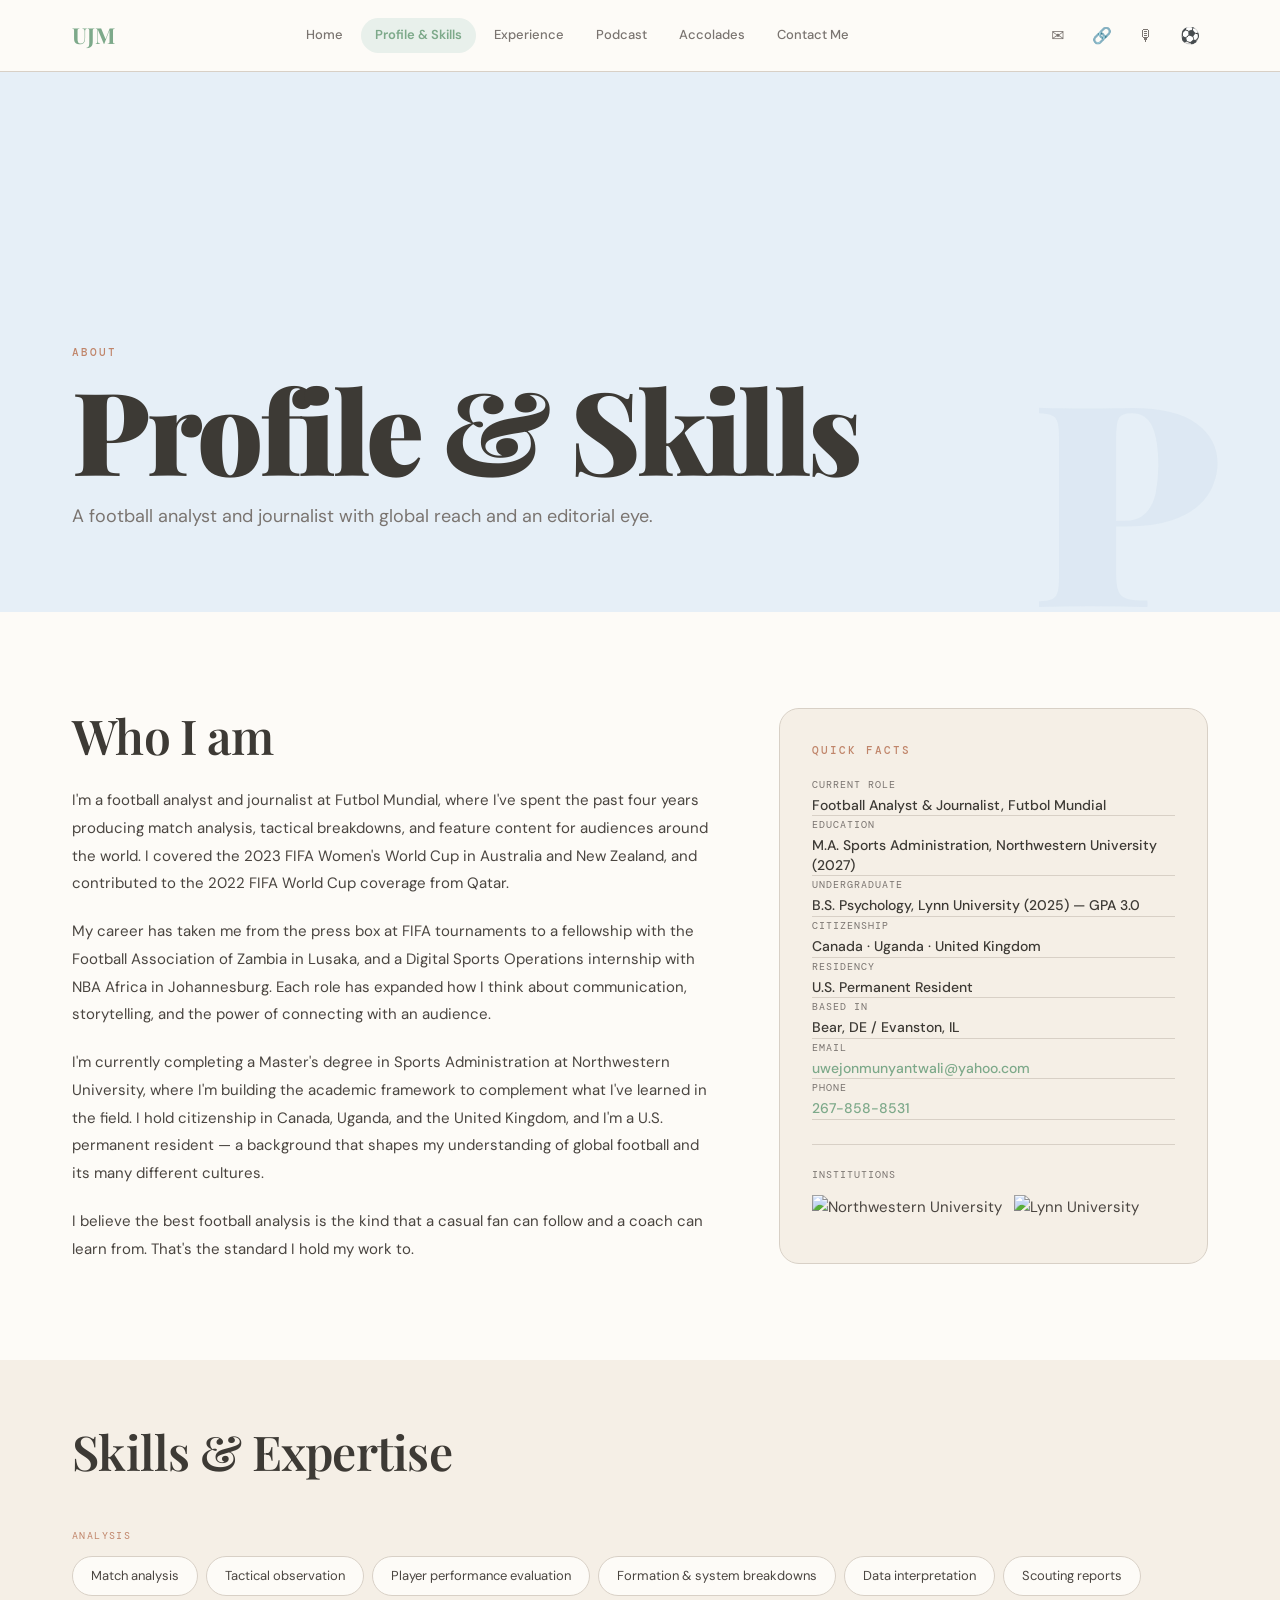
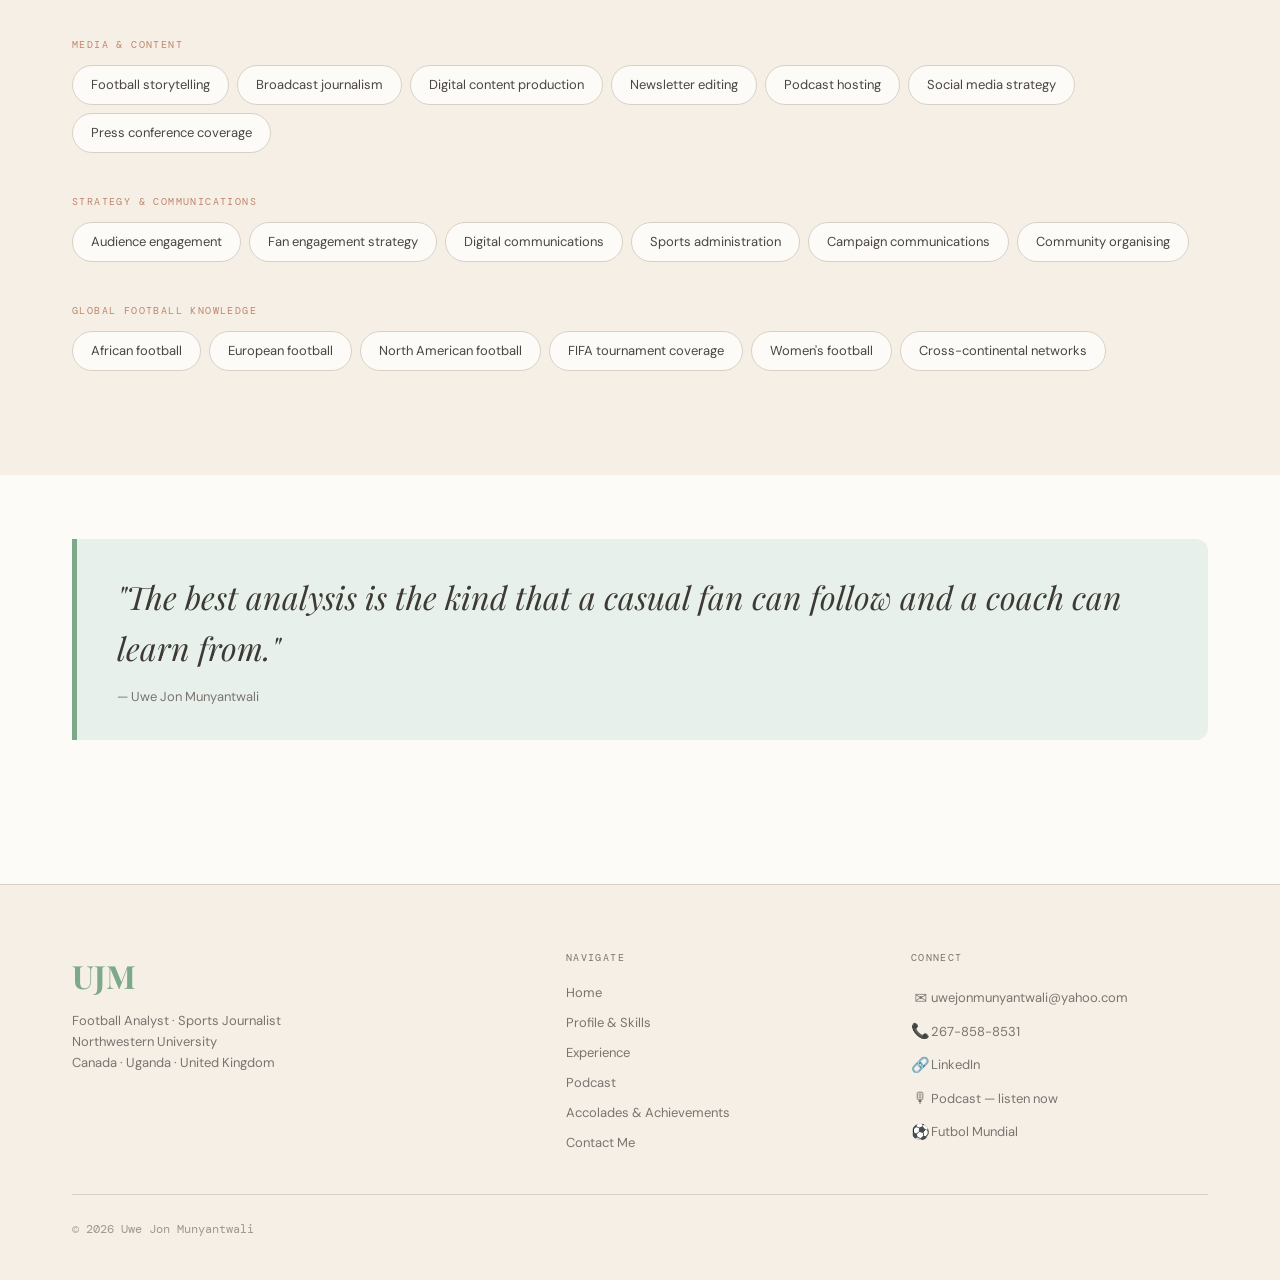
==== pages/profile.html @ c34c1989 "initial commit" ====
<!DOCTYPE html>
<!-- pages/profile.html (Profile & Skills)
Contains:
    • Hero section with page title and lead text
    • Two-column layout: bio text (left) + facts card (right)
    • Skills section with four tagged groups
    • Pull quote block -->
<html lang="en">
<head>
  <meta charset="UTF-8">
  <meta name="viewport" content="width=device-width, initial-scale=1.0">
  <title>Profile &amp; Skills: Uwe Jon Munyantwali</title>
  <meta name="description" content="Football analyst and journalist. Bio, skills, and background.">
  <link rel="icon" href="../images/favicon.svg" type="image/svg+xml">
  <link rel="icon" href="../images/favicon-32.png" type="image/png" sizes="32x32">
  <link rel="icon" href="../images/favicon.ico" type="image/x-icon">
  <link rel="apple-touch-icon" href="../images/apple-touch-icon.png">
  <link rel="preconnect" href="https://fonts.googleapis.com">
  <link rel="preconnect" href="https://fonts.gstatic.com" crossorigin>
  <link rel="stylesheet" href="../css/variables.css">
  <link rel="stylesheet" href="../css/typography.css">
  <link rel="stylesheet" href="../css/layout.css">
  <link rel="stylesheet" href="../css/components.css">
  <link rel="stylesheet" href="../css/animations.css">
  <style>
    /* Page hero background: dusty blue */
    .page-hero { background: var(--clr-sky-bg); }

    /* Large decorative letter behind the hero heading (reference site inspiration) */
    .hero-bg-letter {
      position: absolute;
      right: var(--gutter);
      bottom: -20px;
      font-family: var(--font-display);
      font-size: clamp(200px, 22vw, 320px);
      font-weight: 900;
      color: rgba(112, 151, 184, .08);
      line-height: 1;
      pointer-events: none;
      user-select: none;
      letter-spacing: -.05em;
    }
  </style>
</head>
<body>

  <!-- NAVIGATION (identical on every page) -->
  <header>
    <nav class="site-nav" aria-label="Main navigation">
      <a href="../index.html" class="nav-logo">UJM</a>
      <div class="nav-links">
        <a href="../index.html">Home</a>
        <a href="profile.html" class="active">Profile &amp; Skills</a>
        <a href="experience.html">Experience</a>
        <a href="podcast.html">Podcast</a>
        <a href="accolades.html">Accolades</a>
        <a href="contact.html">Contact Me</a>
      </div>
      <div class="nav-icons">
        <a href="mailto:uwejonmunyantwali@yahoo.com" class="nav-icon-btn" title="Email">✉</a>
        <a href="https://linkedin.com/in/uwejonmunyantwali" target="_blank" rel="noopener" class="nav-icon-btn" title="LinkedIn">🔗</a>
        <a href="https://open.spotify.com/show/5cVgMxQyh8gZMBLxaZQHXZ" class="nav-icon-btn" title="Podcast">🎙</a>
        <a href="https://futbolmundial.com" target="_blank" rel="noopener" class="nav-icon-btn" title="Futbol Mundial">⚽</a>
      </div>
      <button class="nav-hamburger" aria-label="Open navigation menu" aria-expanded="false" aria-controls="mobileMenu">
        <span></span><span></span><span></span>
      </button>
    </nav>
    <div class="mobile-menu" id="mobileMenu">
      <a href="../index.html">Home</a>
      <a href="profile.html">Profile &amp; Skills</a>
      <a href="experience.html">Experience</a>
      <a href="podcast.html">Podcast</a>
      <a href="accolades.html">Accolades</a>
      <a href="contact.html">Contact Me</a>
    </div>
  </header>

  <main class="page-wrapper">

    <!-- PAGE HERO -->
    <section class="page-hero" aria-label="Page header">
      <!-- Decorative letter -->
      <span class="hero-bg-letter" aria-hidden="true">P</span>

      <span class="eyebrow anim-fade-up stagger-1">About</span>
      <h1 class="text-display anim-fade-up stagger-2">Profile &amp; Skills</h1>
      <p class="text-lead anim-fade-up stagger-3" style="margin-top: var(--sp-16);">
        A football analyst and journalist with global reach and an editorial eye.
      </p>
    </section>


    <!-- BIO + FACTS CARD (two-column layout) -->
    <section class="section" aria-label="Biography">
      <div class="container">
        <div class="grid-2 grid-2--weighted">

          <!-- Left column: bio text (would be preferable for Uwe to do his bio text)-->
          <div class="reveal">
            <h2 class="h2" style="margin-bottom: var(--sp-24);">Who I am</h2>

            <p class="text-body" style="margin-bottom: var(--sp-20);">
              I'm a football analyst and journalist at Futbol Mundial, where I've spent the past
              four years producing match analysis, tactical breakdowns, and feature content for
              audiences around the world. I covered the 2023 FIFA Women's World Cup in Australia
              and New Zealand, and contributed to the 2022 FIFA World Cup coverage from Qatar.
            </p>

            <p class="text-body" style="margin-bottom: var(--sp-20);">
              My career has taken me from the press box at FIFA tournaments to a fellowship with
              the Football Association of Zambia in Lusaka,  and a Digital Sports Operations internship
              with NBA Africa in Johannesburg. Each role has
              expanded how I think about communication, storytelling, and the power of connecting
              with an audience.
            </p>

            <p class="text-body" style="margin-bottom: var(--sp-20);">
              I'm currently completing a Master's degree in Sports Administration at Northwestern
              University, where I'm building the academic framework to complement what I've learned
              in the field. I hold citizenship in Canada, Uganda, and the United Kingdom, and I'm
              a U.S. permanent resident — a background that shapes my understanding of global football
              and its many different cultures.
            </p>

            <p class="text-body">
              I believe the best football analysis is the kind that a casual fan can follow and
              a coach can learn from. That's the standard I hold my work to.
            </p>
          </div>

          <!-- Right column: sticky facts card -->
          <div class="reveal delay-2">
            <div class="profile-facts">
              <span class="eyebrow" style="margin-bottom: var(--sp-16);">Quick facts</span>

              <div class="fact-row">
                <span class="fact-label">Current role</span>
                <span class="fact-value">Football Analyst &amp; Journalist, Futbol Mundial</span>
              </div>
              <div class="fact-row">
                <span class="fact-label">Education</span>
                <span class="fact-value">M.A. Sports Administration, Northwestern University (2027)</span>
              </div>
              <div class="fact-row">
                <span class="fact-label">Undergraduate</span>
                <span class="fact-value">B.S. Psychology, Lynn University (2025) — GPA 3.0</span>
              </div>
              <div class="fact-row">
                <span class="fact-label">Citizenship</span>
                <span class="fact-value">Canada · Uganda · United Kingdom</span>
              </div>
              <div class="fact-row">
                <span class="fact-label">Residency</span>
                <span class="fact-value">U.S. Permanent Resident</span>
              </div>
              <div class="fact-row">
                <span class="fact-label">Based in</span>
                <span class="fact-value">Bear, DE / Evanston, IL</span>
              </div>
              <div class="fact-row">
                <span class="fact-label">Email</span>
                <span class="fact-value">
                  <a href="mailto:uwejonmunyantwali@yahoo.com" style="color:var(--clr-sage);">
                    uwejonmunyantwali@yahoo.com
                  </a>
                </span>
              </div>
              <div class="fact-row">
                <span class="fact-label">Phone</span>
                <span class="fact-value"><a href="tel:+12678588531" style="color:var(--clr-sage);">267-858-8531</a></span>
              </div>

              <!-- School logos row -->
              <div style="margin-top: var(--sp-24); padding-top: var(--sp-16); border-top: 1px solid var(--clr-line);">
                <span class="fact-label" style="margin-bottom: var(--sp-12);">Institutions</span>
                <div class="flex gap-12 flex-wrap" style="margin-top: var(--sp-8);">
                <!-- University logos sourced from each institution's official media. -->
                  <img src="https://upload.wikimedia.org/wikipedia/commons/thumb/1/1f/Northwestern_Wildcats_Logo.svg/200px-Northwestern_Wildcats_Logo.svg.png"
                       alt="Northwestern University"
                       title="Northwestern University"
                       style="height:36px; width:auto; object-fit:contain;"
                       loading="lazy">
                  <img src="https://upload.wikimedia.org/wikipedia/en/thumb/8/8c/Lynn_University_seal.svg/200px-Lynn_University_seal.svg.png"
                       alt="Lynn University"
                       title="Lynn University"
                       style="height:36px; width:auto; object-fit:contain;"
                       loading="lazy">
                  </div>
              </div>

            </div><!-- profile-facts -->
          </div>

        </div><!-- grid-2 -->
      </div>
    </section>


    <!-- SKILLS SECTION
         Tag pills grouped by category. Hover interaction defined in components.css. -->
    <section class="section-sm" style="background: var(--clr-sand-bg);" aria-label="Skills">
      <div class="container">

        <h2 class="h2 reveal" style="margin-bottom: var(--sp-48);">Skills &amp; Expertise</h2>

        <!-- Analysis skills -->
        <div class="skills-group reveal">
          <span class="skills-group-label">Analysis</span>
          <div class="skills-tags">
            <span class="skill-tag">Match analysis</span>
            <span class="skill-tag">Tactical observation</span>
            <span class="skill-tag">Player performance evaluation</span>
            <span class="skill-tag">Formation &amp; system breakdowns</span>
            <span class="skill-tag">Data interpretation</span>
            <span class="skill-tag">Scouting reports</span>
          </div>
        </div>

        <!-- Media & Content skills -->
        <div class="skills-group reveal delay-1">
          <span class="skills-group-label">Media &amp; Content</span>
          <div class="skills-tags">
            <span class="skill-tag">Football storytelling</span>
            <span class="skill-tag">Broadcast journalism</span>
            <span class="skill-tag">Digital content production</span>
            <span class="skill-tag">Newsletter editing</span>
            <span class="skill-tag">Podcast hosting</span>
            <span class="skill-tag">Social media strategy</span>
            <span class="skill-tag">Press conference coverage</span>
          </div>
        </div>

        <!-- Strategy skills -->
        <div class="skills-group reveal delay-2">
          <span class="skills-group-label">Strategy &amp; Communications</span>
          <div class="skills-tags">
            <span class="skill-tag">Audience engagement</span>
            <span class="skill-tag">Fan engagement strategy</span>
            <span class="skill-tag">Digital communications</span>
            <span class="skill-tag">Sports administration</span>
            <span class="skill-tag">Campaign communications</span>
            <span class="skill-tag">Community organising</span>
          </div>
        </div>

        <!-- Global football knowledge -->
        <div class="skills-group reveal delay-3">
          <span class="skills-group-label">Global Football Knowledge</span>
          <div class="skills-tags">
            <span class="skill-tag">African football</span>
            <span class="skill-tag">European football</span>
            <span class="skill-tag">North American football</span>
            <span class="skill-tag">FIFA tournament coverage</span>
            <span class="skill-tag">Women's football</span>
            <span class="skill-tag">Cross-continental networks</span>
          </div>
        </div>

      </div>
    </section>


    <!-- PULL QUOTE
         A key phrase from Uwe -->
    <section class="section-sm" aria-label="Quote">
      <div class="container">
        <div class="quote-block reveal">
          <p class="pull-quote">
            "The best analysis is the kind that a casual fan can follow
            and a coach can learn from."
          </p>
          <p class="quote-attr">— Uwe Jon Munyantwali</p>
        </div>
      </div>
    </section>

  </main>


  <!-- FOOTER (identical on every page) -->
  <footer class="site-footer">
    <div class="footer-inner">
      <div>
        <a href="../index.html" class="footer-logo">UJM</a>
        <p class="footer-tagline">Football Analyst · Sports Journalist<br>Northwestern University<br>Canada · Uganda · United Kingdom</p>
      </div>
      <div>
        <p class="footer-col-title">Navigate</p>
        <nav class="footer-nav">
          <a href="../index.html">Home</a>
          <a href="profile.html">Profile &amp; Skills</a>
          <a href="experience.html">Experience</a>
          <a href="podcast.html">Podcast</a>
          <a href="accolades.html">Accolades &amp; Achievements</a>
          <a href="contact.html">Contact Me</a>
        </nav>
      </div>
      <div>
        <p class="footer-col-title">Connect</p>
        <div class="footer-social">
          <div class="footer-social-item"><span class="footer-social-icon">✉</span><a href="mailto:uwejonmunyantwali@yahoo.com">uwejonmunyantwali@yahoo.com</a></div>
          <div class="footer-social-item"><span class="footer-social-icon">📞</span><a href="tel:+12678588531">267-858-8531</a></div>
          <div class="footer-social-item"><span class="footer-social-icon">🔗</span><a href="https://linkedin.com/in/uwejonmunyantwali" target="_blank" rel="noopener">LinkedIn</a></div>
          <div class="footer-social-item"><span class="footer-social-icon">🎙</span><a href="https://open.spotify.com/show/5cVgMxQyh8gZMBLxaZQHXZ">Podcast — listen now</a></div>
          <div class="footer-social-item"><span class="footer-social-icon">⚽</span><a href="https://futbolmundial.com" target="_blank" rel="noopener">Futbol Mundial</a></div>
        </div>
      </div>
    </div>
    <div class="footer-bottom">
      <span>© 2026 Uwe Jon Munyantwali</span>
    </div>
  </footer>

  <script src="../js/nav.js"></script>
  <script src="../js/animations.js"></script>
</body>
</html>
---- css/variables.css ----
/* =============================================================
   variables.css
   Central design token file. Every colour, spacing unit,
   font size, and breakpoint used across the site is defined
   here as a CSS custom property. Change a value here and it
   updates everywhere automatically.
   ============================================================= */

:root {

  /* ── Pastel colour palette ─────────────────────────────────
     Muted, warm tones inspired by a well-read editorial magazine.
     No fully saturated colours — every hue is softened.
  ────────────────────────────────────────────────────────── */

  /* Page backgrounds */
  --clr-warm-white:   #FDFBF7;   /* Default page background */
  --clr-sage-bg:      #E8F0EB;   /* Sage tinted panels */
  --clr-sky-bg:       #E6EFF7;   /* Dusty-blue tinted panels */
  --clr-sand-bg:      #F5EFE6;   /* Warm sand card surfaces */
  --clr-blush-bg:     #F5E9E9;   /* Soft blush — contact / accolades */
  --clr-lavender-bg:  #EDE9F5;   /* Muted lavender — podcast */
  --clr-wheat-bg:     #F5EDE0;   /* Warm wheat — experience */

  /* Accent colours */
  --clr-sage:         #7DA98A;   /* Primary accent: links, CTA buttons, active states */
  --clr-sage-dark:    #5E8A6E;   /* Darker sage for hover states */
  --clr-blue:         #7097B8;   /* Secondary accent: hover states, icons */
  --clr-terra:        #C0856A;   /* Terracotta: warm labels, callouts */
  --clr-terra-dark:   #A06A52;   /* Darker terracotta for hover */
  --clr-mauve:        #9E7D9A;   /* Soft mauve: podcast section */

  /* Text colours */
  --clr-charcoal:     #3D3A35;   /* Headings */
  --clr-body:         #4A4540;   /* Body copy */
  --clr-muted:        #7A7470;   /* Secondary / caption text */
  --clr-light:        #A09890;   /* Placeholder / very light text */
  --clr-line:         #D8D0C6;   /* Dividers and borders */

  /* Utility */
  --clr-white:        #FFFFFF;
  --clr-black:        #1A1714;

  /* ── Typography scale ──────────────────────────────────────
     Fluid sizes via clamp() so headings scale between mobile
     and desktop without media queries.
  ────────────────────────────────────────────────────────── */
  --text-xs:    11px;
  --text-sm:    13px;
  --text-base:  15px;
  --text-md:    18px;
  --text-lg:    clamp(20px, 2vw, 24px);
  --text-xl:    clamp(24px, 3vw, 32px);
  --text-2xl:   clamp(32px, 4vw, 48px);
  --text-3xl:   clamp(48px, 6vw, 80px);
  --text-hero:  clamp(56px, 9vw, 120px);

  /* ── Spacing scale ─────────────────────────────────────────
     Used for padding, margin, and gap — keeps vertical rhythm
     consistent across all pages.
  ────────────────────────────────────────────────────────── */
  --sp-2:    2px;
  --sp-4:    4px;
  --sp-8:    8px;
  --sp-12:  12px;
  --sp-16:  16px;
  --sp-20:  20px;
  --sp-24:  24px;
  --sp-32:  32px;
  --sp-40:  40px;
  --sp-48:  48px;
  --sp-64:  64px;
  --sp-80:  80px;
  --sp-96:  96px;
  --sp-120:120px;

  /* ── Border radius ─────────────────────────────────────────*/
  --radius-sm:   6px;
  --radius-md:  12px;
  --radius-lg:  20px;
  --radius-pill:100px;

  /* ── Shadows ───────────────────────────────────────────────*/
  --shadow-sm:  0 2px 8px  rgba(61,58,53,.06);
  --shadow-md:  0 8px 24px rgba(61,58,53,.08);
  --shadow-lg:  0 20px 56px rgba(61,58,53,.12);

  /* ── Transitions ───────────────────────────────────────────*/
  --ease:       cubic-bezier(.25,.46,.45,.94);
  --transition: 280ms var(--ease);

  /* ── Layout ────────────────────────────────────────────────*/
  --nav-h:    72px;    /* Height of the sticky navigation bar */
  --max-w:  1280px;    /* Maximum content width */
  --gutter:   72px;    /* Horizontal page padding on desktop */
  --gutter-sm:24px;    /* Horizontal page padding on mobile */
}

/* ── Responsive breakpoints ─────────────────────────────────
   Used in media queries across all CSS files. Reference:
     --bp-sm  = 480px  (large phones)
     --bp-md  = 768px  (tablets)
     --bp-lg  = 1024px (small laptops)
     --bp-xl  = 1280px (desktops)
────────────────────────────────────────────────────────── */
/* Note: CSS custom properties can't be used in @media queries
   directly — breakpoint pixel values are repeated in each file
   where media queries are needed. The values are documented
   here for reference. */
---- css/typography.css ----
/* =============================================================
   typography.css
   All font imports, base text styles, and typographic
   utility classes. Import this after variables.css.

   Fonts used:
     Playfair Display — serif display face for large headings.
       Warm, editorial, and distinctive. Loaded from Google Fonts.
     DM Sans — clean, modern sans-serif for body and UI text.
       Highly legible at small sizes. Loaded from Google Fonts.
     DM Mono — monospaced face for labels, metadata, and stats.
       Adds a data/journalism feel to supporting text.
   ============================================================= */

/* ── Google Fonts import ─────────────────────────────────────
   Preconnect hints are set in each HTML <head> for performance.
   This @import loads all three typefaces in the weights needed.
────────────────────────────────────────────────────────── */
@import url('https://fonts.googleapis.com/css2?family=Playfair+Display:ital,wght@0,400;0,600;0,700;0,900;1,400;1,600&family=DM+Sans:wght@300;400;500;600&family=DM+Mono:wght@400;500&display=swap');

/* ── Font family variables ───────────────────────────────────
   Defined here as custom properties so they're easy to swap.
────────────────────────────────────────────────────────── */
:root {
  --font-display: 'Playfair Display', Georgia, serif;
  --font-body:    'DM Sans', system-ui, sans-serif;
  --font-mono:    'DM Mono', 'Courier New', monospace;
}

/* ── Base document typography ────────────────────────────────
   Sets sensible defaults for the whole site. Everything else
   builds on top of this.
────────────────────────────────────────────────────────── */
*,
*::before,
*::after {
  box-sizing: border-box;   /* Include padding/border in width calculations */
  margin: 0;
  padding: 0;
}

html {
  font-size: 16px;           /* Base rem unit */
  scroll-behavior: smooth;   /* Smooth in-page anchor scrolling */
  -webkit-font-smoothing: antialiased;  /* Sharper text on macOS/iOS */
  -moz-osx-font-smoothing: grayscale;
}

body {
  font-family: var(--font-body);
  font-size: var(--text-base);
  line-height: 1.7;
  color: var(--clr-body);
  background-color: var(--clr-warm-white);
}

/* ── Heading styles ──────────────────────────────────────────
   All headings use Playfair Display. The .display class is for
   the largest hero-level headings on each page.
────────────────────────────────────────────────────────── */

/* Hero-scale display heading — used once per page */
.text-display {
  font-family: var(--font-display);
  font-size: var(--text-hero);
  font-weight: 900;
  line-height: .95;
  letter-spacing: -.03em;
  color: var(--clr-charcoal);
}

/* Large section heading */
h1, .h1 {
  font-family: var(--font-display);
  font-size: var(--text-3xl);
  font-weight: 700;
  line-height: 1.05;
  letter-spacing: -.02em;
  color: var(--clr-charcoal);
}

/* Section-level headings */
h2, .h2 {
  font-family: var(--font-display);
  font-size: var(--text-2xl);
  font-weight: 600;
  line-height: 1.15;
  letter-spacing: -.015em;
  color: var(--clr-charcoal);
}

/* Sub-section headings */
h3, .h3 {
  font-family: var(--font-display);
  font-size: var(--text-xl);
  font-weight: 600;
  line-height: 1.2;
  color: var(--clr-charcoal);
}

/* Card / component headings */
h4, .h4 {
  font-family: var(--font-display);
  font-size: var(--text-lg);
  font-weight: 600;
  color: var(--clr-charcoal);
}

/* ── Body text utilities ─────────────────────────────────────*/

/* Lead paragraph — used directly under page headings */
.text-lead {
  font-family: var(--font-body);
  font-size: var(--text-md);
  line-height: 1.8;
  color: var(--clr-muted);
  max-width: 600px;
}

/* Standard body paragraph */
.text-body {
  font-size: var(--text-base);
  line-height: 1.85;
  color: var(--clr-body);
}

/* Muted / supporting text */
.text-muted {
  color: var(--clr-muted);
}

/* Small metadata text */
.text-sm {
  font-size: var(--text-sm);
  color: var(--clr-muted);
}

/* ── Eyebrow / label text ────────────────────────────────────
   Used above headings to indicate the section type.
   E.g. "ABOUT" or "CAREER" above a main heading.
────────────────────────────────────────────────────────── */
.eyebrow {
  font-family: var(--font-mono);
  font-size: var(--text-xs);
  font-weight: 500;
  letter-spacing: .18em;
  text-transform: uppercase;
  color: var(--clr-terra);
  display: block;
  margin-bottom: var(--sp-12);
}

/* ── Pull quote ──────────────────────────────────────────────
   Large italic quote for highlighting a key phrase.
────────────────────────────────────────────────────────── */
.pull-quote {
  font-family: var(--font-display);
  font-size: var(--text-xl);
  font-style: italic;
  line-height: 1.5;
  color: var(--clr-charcoal);
}

/* ── Monospaced utility ──────────────────────────────────────
   For dates, stats, metadata, skill tags, and code-like labels.
────────────────────────────────────────────────────────── */
.text-mono {
  font-family: var(--font-mono);
  font-size: var(--text-xs);
  letter-spacing: .06em;
  color: var(--clr-muted);
}

/* ── Link defaults ───────────────────────────────────────────
   Base anchor style. Specific link components are in
   components.css. This just removes the default blue underline.
────────────────────────────────────────────────────────── */
a {
  color: inherit;
  text-decoration: none;
  transition: color var(--transition);
}

a:hover {
  color: var(--clr-sage);
}

/* ── Horizontal rule ─────────────────────────────────────────
   A simple divider used between content sections.
────────────────────────────────────────────────────────── */
.rule {
  border: none;
  border-top: 1px solid var(--clr-line);
  margin: var(--sp-48) 0;
}

/* ── Text alignment utilities ────────────────────────────────*/
.text-center { text-align: center; }
.text-right  { text-align: right; }

/* ── Italic utility ──────────────────────────────────────────*/
.italic { font-style: italic; }
---- css/layout.css ----
/* =============================================================
   layout.css
   Grid systems, page structure helpers, container widths,
   and flexbox utilities. Import after variables.css.

   This file controls HOW things are arranged on the page,
   not how they look. Colours, fonts, and component styles
   live in their own files.
   ============================================================= */

/* ── Page wrapper ────────────────────────────────────────────
   Every page's <main> should use .page-wrapper to ensure
   consistent top padding that clears the fixed nav bar.
────────────────────────────────────────────────────────── */
.page-wrapper {
  padding-top: var(--nav-h);   /* Offset content below the fixed nav */
  min-height: 100vh;           /* Ensure the page always fills the viewport */
}

/* ── Content container ───────────────────────────────────────
   Centres content and applies consistent horizontal padding.
   Nest inside full-bleed sections to constrain text width.
────────────────────────────────────────────────────────── */
.container {
  width: 100%;
  max-width: var(--max-w);
  margin-left: auto;
  margin-right: auto;
  padding-left: var(--gutter);
  padding-right: var(--gutter);
}

/* ── Full-bleed section ──────────────────────────────────────
   Allows a section to span 100% page width while the
   content inside uses .container to stay constrained.
────────────────────────────────────────────────────────── */
.full-bleed {
  width: 100%;
}

/* ── Section vertical rhythm ─────────────────────────────────
   Standard top/bottom padding for page sections. Keeps
   consistent breathing room between content blocks.
────────────────────────────────────────────────────────── */
.section {
  padding-top: var(--sp-96);
  padding-bottom: var(--sp-96);
}

.section-sm {
  padding-top: var(--sp-64);
  padding-bottom: var(--sp-64);
}

.section-lg {
  padding-top: var(--sp-120);
  padding-bottom: var(--sp-120);
}

/* ── Page hero ───────────────────────────────────────────────
   Full-viewport hero section used at the top of each page.
   Vertically centres content and provides a minimum height.
────────────────────────────────────────────────────────── */
.page-hero {
  min-height: 60vh;
  display: flex;
  flex-direction: column;
  justify-content: flex-end;   /* Anchor text to bottom of hero */
  padding: var(--sp-120) var(--gutter) var(--sp-80);
  position: relative;
  overflow: hidden;
}

/* Home hero is taller — it's the first impression */
.home-hero {
  min-height: 95vh;
  display: flex;
  flex-direction: column;
  justify-content: flex-end;
  padding: var(--sp-120) var(--gutter) var(--sp-96);
  position: relative;
  overflow: hidden;
}

/* ── Two-column grid ─────────────────────────────────────────
   A 50/50 responsive two-column layout used on Profile,
   Contact, and other pages with a main + sidebar structure.
────────────────────────────────────────────────────────── */
.grid-2 {
  display: grid;
  grid-template-columns: 1fr 1fr;
  gap: var(--sp-64);
  align-items: start;
}

/* Weighted 60/40 split — main content + narrower sidebar */
.grid-2--weighted {
  grid-template-columns: 3fr 2fr;
}

/* ── Three-column grid ───────────────────────────────────────
   Used for accolades cards and footer columns.
────────────────────────────────────────────────────────── */
.grid-3 {
  display: grid;
  grid-template-columns: repeat(3, 1fr);
  gap: var(--sp-24);
}

/* ── Tile grid ───────────────────────────────────────────────
   Home page photo tile grid. Uses named grid areas for the
   asymmetric hero layout (inspired by reference site).
────────────────────────────────────────────────────────── */
.tile-grid {
  display: grid;
  grid-template-columns: repeat(6, 1fr);
  grid-template-rows: 360px 280px;
  gap: var(--sp-4);
}

/* Individual tile spanning rules — set on the HTML elements */
.tile--wide  { grid-column: span 4; }   /* Wide tile (4/6 columns) */
.tile--half  { grid-column: span 3; }   /* Half width (3/6 columns) */
.tile--third { grid-column: span 2; }   /* Third width (2/6 columns) */
.tile--tall  { grid-row: span 2; }      /* Spans both grid rows */

/* ── Flex utilities ──────────────────────────────────────────
   Common flexbox patterns used throughout the site.
────────────────────────────────────────────────────────── */
.flex         { display: flex; }
.flex-col     { display: flex; flex-direction: column; }
.flex-center  { display: flex; align-items: center; justify-content: center; }
.flex-between { display: flex; align-items: center; justify-content: space-between; }
.flex-wrap    { flex-wrap: wrap; }
.items-start  { align-items: flex-start; }
.items-end    { align-items: flex-end; }
.gap-8        { gap: var(--sp-8); }
.gap-12       { gap: var(--sp-12); }
.gap-16       { gap: var(--sp-16); }
.gap-24       { gap: var(--sp-24); }
.gap-32       { gap: var(--sp-32); }
.gap-48       { gap: var(--sp-48); }

/* ── Spacing utilities ───────────────────────────────────────
   Quick margin/padding helpers for fine-tuning spacing
   without writing new CSS rules.
────────────────────────────────────────────────────────── */
.mt-8  { margin-top: var(--sp-8);  }
.mt-16 { margin-top: var(--sp-16); }
.mt-24 { margin-top: var(--sp-24); }
.mt-32 { margin-top: var(--sp-32); }
.mt-48 { margin-top: var(--sp-48); }
.mt-64 { margin-top: var(--sp-64); }
.mb-8  { margin-bottom: var(--sp-8);  }
.mb-16 { margin-bottom: var(--sp-16); }
.mb-24 { margin-bottom: var(--sp-24); }
.mb-32 { margin-bottom: var(--sp-32); }
.mb-48 { margin-bottom: var(--sp-48); }

/* ── Responsive overrides ────────────────────────────────────
   At tablet (768px) and mobile (480px), switch multi-column
   layouts to single-column stacks.
────────────────────────────────────────────────────────── */
@media (max-width: 1024px) {
  :root {
    --gutter: 40px;   /* Reduce side padding on smaller screens */
  }

  .grid-2,
  .grid-2--weighted {
    grid-template-columns: 1fr;  /* Stack columns vertically */
    gap: var(--sp-48);
  }

  .tile-grid {
    grid-template-columns: repeat(2, 1fr);   /* 2 columns on tablet */
    grid-template-rows: auto;
  }

  .tile--wide,
  .tile--half,
  .tile--third { grid-column: span 1; }    /* Reset column spans */
  .tile--tall  { grid-row: span 1; }
}

@media (max-width: 768px) {
  :root {
    --gutter: var(--gutter-sm);   /* Tightest padding on mobile */
  }

  .grid-3 {
    grid-template-columns: 1fr 1fr;   /* 2 cols on tablet */
  }

  .section,
  .section-sm,
  .section-lg {
    padding-top: var(--sp-64);     /* Reduce vertical rhythm on mobile */
    padding-bottom: var(--sp-64);
  }

  .page-hero {
    min-height: 50vh;
    padding: var(--sp-96) var(--sp-24) var(--sp-64);
  }
}

@media (max-width: 480px) {
  .grid-3 {
    grid-template-columns: 1fr;    /* Full single column on small phones */
  }

  .tile-grid {
    grid-template-columns: 1fr;   /* One tile per row */
  }
}
---- css/components.css ----
/* =============================================================
   components.css
   Reusable UI components used across multiple pages:
   navigation bar, footer, buttons, cards, skill tags,
   timeline, form fields, and social icons.

   Each component is clearly labelled with a comment block.
   Import after variables.css, typography.css, layout.css.
   ============================================================= */


/* ═══════════════════════════════════════════════════════════
   NAVIGATION BAR
   Fixed to the top of the viewport. Always visible on scroll.
   Contains the UJM logo, page links, and social icon row.
   ═══════════════════════════════════════════════════════════ */

.site-nav {
  position: fixed;             /* Stays at top when user scrolls */
  top: 0;
  left: 0;
  right: 0;
  z-index: 1000;               /* Sits above all page content */
  height: var(--nav-h);
  display: flex;
  align-items: center;
  justify-content: space-between;
  padding: 0 var(--gutter);
  background: rgba(253, 251, 247, 0.92);   /* Warm white at 92% opacity */
  backdrop-filter: blur(16px);             /* Frosted glass effect */
  -webkit-backdrop-filter: blur(16px);
  border-bottom: 1px solid var(--clr-line);
  transition: background var(--transition), box-shadow var(--transition);
}

/* When the page is scrolled, add a subtle shadow under the nav */
.site-nav.scrolled {
  box-shadow: var(--shadow-sm);
}

/* UJM monogram logo — clicking always returns to homepage */
.nav-logo {
  font-family: var(--font-display);
  font-size: 22px;
  font-weight: 700;
  color: var(--clr-sage);
  letter-spacing: -.01em;
  text-decoration: none;
  flex-shrink: 0;
}

/* Container for the six page navigation links */
.nav-links {
  display: flex;
  align-items: center;
  gap: var(--sp-4);
}

/* Individual navigation link */
.nav-links a {
  font-family: var(--font-body);
  font-size: 13px;
  font-weight: 500;
  color: var(--clr-muted);
  padding: 6px 14px;
  border-radius: var(--radius-pill);
  transition: background var(--transition), color var(--transition);
  text-decoration: none;
  white-space: nowrap;
}

/* Hover and active page state */
.nav-links a:hover,
.nav-links a.active {
  background: var(--clr-sage-bg);
  color: var(--clr-sage);
}

/* Active (current page) link gets a slightly bolder weight */
.nav-links a.active {
  font-weight: 600;
}

/* Container for social/contact icon buttons in the top-right of nav */
.nav-icons {
  display: flex;
  align-items: center;
  gap: var(--sp-8);
  flex-shrink: 0;
}

/* Individual social icon button in the nav */
.nav-icon-btn {
  width: 36px;
  height: 36px;
  border-radius: 50%;
  display: flex;
  align-items: center;
  justify-content: center;
  color: var(--clr-muted);
  font-size: 16px;
  transition: background var(--transition), color var(--transition);
  text-decoration: none;
  border: none;
  background: transparent;
  cursor: pointer;
}

.nav-icon-btn:hover {
  background: var(--clr-sage-bg);
  color: var(--clr-sage);
}

/* Mobile hamburger toggle — hidden on desktop, visible on mobile */
.nav-hamburger {
  display: none;
  flex-direction: column;
  gap: 5px;
  cursor: pointer;
  padding: 8px;
  border: none;
  background: none;
}

.nav-hamburger span {
  display: block;
  width: 22px;
  height: 2px;
  background: var(--clr-charcoal);
  border-radius: 2px;
  transition: transform var(--transition), opacity var(--transition);
}

/* Hamburger animates into an × when the mobile menu is open */
.nav-hamburger.open span:nth-child(1) {
  transform: translateY(7px) rotate(45deg);
}
.nav-hamburger.open span:nth-child(2) {
  opacity: 0;
}
.nav-hamburger.open span:nth-child(3) {
  transform: translateY(-7px) rotate(-45deg);
}

/* Mobile slide-in menu overlay */
.mobile-menu {
  display: none;               /* Hidden by default; JS toggles this */
  position: fixed;
  top: var(--nav-h);
  left: 0;
  right: 0;
  bottom: 0;
  background: var(--clr-warm-white);
  z-index: 999;
  padding: var(--sp-48) var(--gutter-sm);
  flex-direction: column;
  gap: var(--sp-8);
}

.mobile-menu.open {
  display: flex;
}

/* Individual links inside the mobile slide menu */
.mobile-menu a {
  font-family: var(--font-display);
  font-size: 28px;
  font-weight: 600;
  color: var(--clr-charcoal);
  padding: var(--sp-16) 0;
  border-bottom: 1px solid var(--clr-line);
  text-decoration: none;
}

.mobile-menu a:hover {
  color: var(--clr-sage);
}

/* ── Responsive: show hamburger, hide link row on mobile ── */
@media (max-width: 900px) {
  .nav-links        { display: none; }    /* Hide horizontal links */
  .nav-hamburger    { display: flex; }    /* Show burger icon */
}


/* ═══════════════════════════════════════════════════════════
   FOOTER
   Appears at the bottom of every page with three columns:
   logo/tagline, navigation links repeated, social contacts.
   ═══════════════════════════════════════════════════════════ */

.site-footer {
  background: var(--clr-sand-bg);
  border-top: 1px solid var(--clr-line);
  padding: var(--sp-64) var(--gutter) var(--sp-40);
  margin-top: var(--sp-80);
}

/* Three-column inner layout */
.footer-inner {
  display: grid;
  grid-template-columns: 1.5fr 1fr 1fr;
  gap: var(--sp-48);
  padding-bottom: var(--sp-40);
  border-bottom: 1px solid var(--clr-line);
}

/* Footer logo */
.footer-logo {
  font-family: var(--font-display);
  font-size: 32px;
  font-weight: 700;
  color: var(--clr-sage);
  display: block;
  margin-bottom: var(--sp-8);
  text-decoration: none;
}

/* Tagline beneath the logo */
.footer-tagline {
  font-size: 13px;
  color: var(--clr-muted);
  line-height: 1.6;
}

/* Column heading in footer */
.footer-col-title {
  font-family: var(--font-mono);
  font-size: 10px;
  letter-spacing: .14em;
  text-transform: uppercase;
  color: var(--clr-muted);
  margin-bottom: var(--sp-16);
}

/* Navigation links stacked vertically in footer */
.footer-nav {
  display: flex;
  flex-direction: column;
  gap: var(--sp-8);
}

.footer-nav a {
  font-size: 13px;
  color: var(--clr-muted);
  text-decoration: none;
  transition: color var(--transition);
}

.footer-nav a:hover {
  color: var(--clr-sage);
}

/* Each social contact row in footer */
.footer-social-item {
  display: flex;
  align-items: center;
  gap: var(--sp-10);
  font-size: 13px;
  color: var(--clr-muted);
  padding: var(--sp-4) 0;
}

/* Icon emoji/character in social row */
.footer-social-icon {
  font-size: 15px;
  width: 20px;
  text-align: center;
  flex-shrink: 0;
}

/* Bottom copyright / credit bar */
.footer-bottom {
  display: flex;
  justify-content: space-between;
  align-items: center;
  padding-top: var(--sp-24);
}

.footer-bottom span {
  font-size: 12px;
  color: var(--clr-light);
  font-family: var(--font-mono);
}

/* Responsive footer — stack columns on tablet */
@media (max-width: 768px) {
  .footer-inner {
    grid-template-columns: 1fr 1fr;
  }
}

@media (max-width: 480px) {
  .footer-inner {
    grid-template-columns: 1fr;
  }

  .footer-bottom {
    flex-direction: column;
    gap: var(--sp-8);
    text-align: center;
  }
}


/* ═══════════════════════════════════════════════════════════
   BUTTONS
   Two variants: solid (primary action) and outlined (secondary).
   Both use the pill shape from the reference site aesthetic.
   ═══════════════════════════════════════════════════════════ */

/* Base button styles shared by all variants */
.btn {
  display: inline-flex;
  align-items: center;
  gap: var(--sp-8);
  font-family: var(--font-body);
  font-size: 13px;
  font-weight: 600;
  letter-spacing: .02em;
  padding: 13px 28px;
  border-radius: var(--radius-pill);
  text-decoration: none;
  border: none;
  cursor: pointer;
  transition: background var(--transition), color var(--transition),
              transform var(--transition), box-shadow var(--transition);
}

/* Solid sage green primary button */
.btn-primary {
  background: var(--clr-sage);
  color: var(--clr-white);
}

.btn-primary:hover {
  background: var(--clr-sage-dark);
  transform: translateY(-2px);
  box-shadow: 0 8px 24px rgba(125, 169, 138, .32);
  color: var(--clr-white);
}

/* Outlined secondary button */
.btn-outline {
  background: transparent;
  color: var(--clr-sage);
  border: 1.5px solid var(--clr-sage);
}

.btn-outline:hover {
  background: var(--clr-sage-bg);
  transform: translateY(-1px);
  color: var(--clr-sage);
}

/* Terracotta CTA button — used on Contact page form */
.btn-terra {
  background: var(--clr-terra);
  color: var(--clr-white);
  width: 100%;
  justify-content: center;
}

.btn-terra:hover {
  background: var(--clr-terra-dark);
  transform: translateY(-1px);
  color: var(--clr-white);
}


/* ═══════════════════════════════════════════════════════════
   IMAGE TILES (Homepage)
   Clickable full-bleed photo tiles that navigate to each page.
   Inspired by the Luke Herndon reference site: large images,
   hover-reveal text, minimal decoration.
   ═══════════════════════════════════════════════════════════ */

/* Tile container — acts as the link wrapper */
.tile {
  position: relative;
  overflow: hidden;
  cursor: pointer;
  display: block;
  text-decoration: none;
  background: var(--clr-sand-bg);   /* Fallback if image fails to load */
}

/* The actual image inside the tile */
.tile img {
  width: 100%;
  height: 100%;
  object-fit: cover;              /* Fill tile without distortion */
  display: block;
  transition: transform 600ms var(--ease), filter 600ms var(--ease);
  filter: brightness(.92) saturate(.85);  /* Slightly desaturated default */
}

/* On hover: zoom in, restore saturation */
.tile:hover img {
  transform: scale(1.04);
  filter: brightness(.8) saturate(1.1);
}

/* Dark gradient overlay for text legibility */
.tile-overlay {
  position: absolute;
  inset: 0;
  background: linear-gradient(
    to bottom,
    transparent 40%,
    rgba(26, 23, 20, .72) 100%
  );
  transition: opacity var(--transition);
}

/* Text block anchored to the bottom of each tile */
.tile-label {
  position: absolute;
  bottom: 0;
  left: 0;
  right: 0;
  padding: var(--sp-24) var(--sp-24) var(--sp-20);
  color: var(--clr-white);
}

/* Page name inside tile */
.tile-name {
  font-family: var(--font-display);
  font-size: 20px;
  font-weight: 600;
  line-height: 1.2;
  display: block;
  margin-bottom: 4px;
}

/* Short description inside tile — slides up on hover */
.tile-desc {
  font-size: 12px;
  opacity: 0;
  transform: translateY(8px);
  transition: opacity var(--transition), transform var(--transition);
  display: block;
  color: rgba(255,255,255,.8);
}

.tile:hover .tile-desc {
  opacity: 1;
  transform: translateY(0);
}

/* Arrow icon in top-right of each tile */
.tile-arrow {
  position: absolute;
  top: var(--sp-16);
  right: var(--sp-16);
  width: 34px;
  height: 34px;
  border-radius: 50%;
  background: rgba(255,255,255,.15);
  backdrop-filter: blur(4px);
  display: flex;
  align-items: center;
  justify-content: center;
  color: var(--clr-white);
  font-size: 14px;
  transition: background var(--transition), transform var(--transition);
}

.tile:hover .tile-arrow {
  background: var(--clr-sage);
  transform: translate(2px, -2px);
}


/* ═══════════════════════════════════════════════════════════
   SKILL TAGS
   Pill-shaped tags used on the Profile & Skills page.
   Each group has its own colour category label above it.
   ═══════════════════════════════════════════════════════════ */

/* Wrapper for a group of skill tags with a category label */
.skills-group {
  margin-bottom: var(--sp-40);
}

/* Category label above the tag row */
.skills-group-label {
  font-family: var(--font-mono);
  font-size: 10px;
  letter-spacing: .14em;
  text-transform: uppercase;
  color: var(--clr-terra);
  margin-bottom: var(--sp-12);
  display: block;
}

/* Row of skill tag pills */
.skills-tags {
  display: flex;
  flex-wrap: wrap;
  gap: var(--sp-8);
}

/* Individual skill pill */
.skill-tag {
  padding: 8px 18px;
  border-radius: var(--radius-pill);
  font-size: 13px;
  border: 1px solid var(--clr-line);
  background: var(--clr-warm-white);
  color: var(--clr-body);
  transition: border-color var(--transition), background var(--transition), color var(--transition);
  cursor: default;
}

.skill-tag:hover {
  border-color: var(--clr-sage);
  background: var(--clr-sage-bg);
  color: var(--clr-sage);
}


/* ═══════════════════════════════════════════════════════════
   TIMELINE (Experience page)
   Vertical left-border timeline with role cards.
   Each role has a coloured dot, org label, title, dates,
   bullet list, and optional article link.
   ═══════════════════════════════════════════════════════════ */

/* Outer timeline wrapper — sets the left border line */
.timeline {
  position: relative;
  padding-left: 36px;
}

.timeline::before {
  content: '';
  position: absolute;
  left: 0;
  top: 8px;
  bottom: 0;
  width: 2px;
  background: var(--clr-line);
}

/* Individual timeline entry */
.timeline-item {
  position: relative;
  padding-bottom: var(--sp-64);
}

.timeline-item:last-child {
  padding-bottom: 0;
}

/* Coloured dot on the timeline line */
.timeline-dot {
  position: absolute;
  left: -42px;
  top: 6px;
  width: 14px;
  height: 14px;
  border-radius: 50%;
  background: var(--clr-sage);
  border: 3px solid var(--clr-warm-white);
  box-shadow: 0 0 0 2px var(--clr-sage);
}

/* Organisation name above the role title */
.tl-org {
  font-family: var(--font-mono);
  font-size: 11px;
  letter-spacing: .1em;
  text-transform: uppercase;
  color: var(--clr-terra);
  margin-bottom: var(--sp-4);
  display: block;
}

/* Role/job title */
.tl-role {
  font-family: var(--font-display);
  font-size: 22px;
  font-weight: 600;
  color: var(--clr-charcoal);
  margin-bottom: var(--sp-4);
}

/* Date and location metadata */
.tl-meta {
  font-size: 13px;
  color: var(--clr-muted);
  margin-bottom: var(--sp-16);
}

/* List of bullet points for a role */
.tl-bullets {
  list-style: none;
  display: flex;
  flex-direction: column;
  gap: 6px;
}

/* Individual bullet */
.tl-bullets li {
  font-size: 14px;
  color: var(--clr-body);
  line-height: 1.7;
  display: flex;
  gap: var(--sp-10);
}

/* Arrow bullet marker */
.tl-bullets li::before {
  content: '→';
  color: var(--clr-sage);
  flex-shrink: 0;
}

/* "Read article" link below a role */
.tl-article-link {
  display: inline-flex;
  align-items: center;
  gap: 6px;
  margin-top: var(--sp-12);
  font-size: 13px;
  color: var(--clr-blue);
  font-weight: 500;
  transition: color var(--transition), gap var(--transition);
  text-decoration: none;
}

.tl-article-link:hover {
  color: var(--clr-sage);
  gap: 10px;
}

/* Article link soccer ball icon */
.tl-article-link .ball {
  font-size: 16px;
  transition: transform var(--transition);
}

.tl-article-link:hover .ball {
  transform: rotate(20deg);
}


/* ═══════════════════════════════════════════════════════════
   ACCOLADE CARDS
   Used on the Accolades & Achievements page.
   Each card is bordered at the top with an accent colour
   specific to the category (academic, tournament, leadership).
   ═══════════════════════════════════════════════════════════ */

/* Card wrapper */
.accolade-card {
  padding: var(--sp-28, 28px);   /* Fallback to 28px if var missing */
  border-radius: var(--radius-lg);
  border: 1px solid var(--clr-line);
  background: var(--clr-warm-white);
  transition: transform var(--transition), box-shadow var(--transition);
}

.accolade-card:hover {
  transform: translateY(-4px);
  box-shadow: var(--shadow-md);
}

/* Icon (emoji or image) at top of card */
.acc-icon {
  font-size: 32px;
  margin-bottom: var(--sp-16);
  display: block;
}

/* Achievement/award title */
.acc-title {
  font-family: var(--font-display);
  font-size: 18px;
  font-weight: 600;
  color: var(--clr-charcoal);
  margin-bottom: 4px;
  line-height: 1.3;
}

/* Organisation or event name */
.acc-org {
  font-size: 13px;
  color: var(--clr-terra);
  font-weight: 500;
}

/* Year / date in mono */
.acc-year {
  font-family: var(--font-mono);
  font-size: 11px;
  color: var(--clr-muted);
  margin-top: 6px;
  display: block;
}

/* Supporting description text */
.acc-desc {
  font-size: 13px;
  color: var(--clr-muted);
  line-height: 1.6;
  margin-top: var(--sp-12);
}

/* Logo image inside an accolade card */
.acc-logo {
  height: 40px;
  width: auto;
  object-fit: contain;
  margin-bottom: var(--sp-16);
  display: block;
  border-radius: var(--radius-sm);
}

/* Top colour accent bar (set inline with border-top: 3px solid ...) */


/* ═══════════════════════════════════════════════════════════
   PROFILE FACTS CARD (Profile & Skills page)
   Sidebar card showing key biographical facts in rows.
   ═══════════════════════════════════════════════════════════ */

.profile-facts {
  background: var(--clr-sand-bg);
  border-radius: var(--radius-lg);
  padding: var(--sp-32);
  border: 1px solid var(--clr-line);
  position: sticky;
  top: calc(var(--nav-h) + 24px);   /* Sticks below nav when scrolling */
}

/* Each row inside the facts card */
.fact-row {
  display: flex;
  flex-direction: column;
  padding: var(--sp-10) 0;
  border-bottom: 1px solid var(--clr-line);
}

.fact-row:last-child {
  border-bottom: none;
}

/* Label above the value */
.fact-label {
  font-family: var(--font-mono);
  font-size: 10px;
  letter-spacing: .1em;
  text-transform: uppercase;
  color: var(--clr-muted);
}

/* The value itself */
.fact-value {
  font-size: 14px;
  color: var(--clr-charcoal);
  font-weight: 500;
  margin-top: 3px;
  line-height: 1.4;
}


/* ═══════════════════════════════════════════════════════════
   PULL QUOTE BLOCK
   Full-width callout with a left border accent.
   Used on Profile, Accolades, and anywhere a key phrase
   deserves emphasis.
   ═══════════════════════════════════════════════════════════ */

.quote-block {
  padding: var(--sp-32) var(--sp-40);
  background: var(--clr-sage-bg);
  border-left: 5px solid var(--clr-sage);
  border-radius: 0 var(--radius-md) var(--radius-md) 0;
}

.quote-block .pull-quote {
  color: var(--clr-charcoal);
  line-height: 1.6;
}

.quote-block .quote-attr {
  font-size: 13px;
  color: var(--clr-muted);
  margin-top: var(--sp-12);
}


/* ═══════════════════════════════════════════════════════════
   PLATFORM BADGES (Podcast page)
   Coloured pill badges linking to podcast platforms.
   ═══════════════════════════════════════════════════════════ */

.platform-badge {
  display: inline-flex;
  align-items: center;
  gap: 8px;
  padding: 10px 20px;
  border-radius: var(--radius-pill);
  font-size: 13px;
  font-weight: 600;
  text-decoration: none;
  transition: transform var(--transition), box-shadow var(--transition);
}

.platform-badge:hover {
  transform: translateY(-2px);
  box-shadow: var(--shadow-md);
}

.platform-spotify { background: #1DB954; color: #fff; }
.platform-apple   { background: var(--clr-charcoal); color: #fff; }
.platform-youtube { background: #FF0000; color: #fff; }

/* Instagram badge — uses the official brand gradient.
   White text and icon sit on top of the warm pink-to-purple gradient. */
.platform-instagram {
  background: linear-gradient(45deg, #f09433 0%, #e6683c 25%, #dc2743 50%, #cc2366 75%, #bc1888 100%);
  color: #fff;
  /* Ensure the long handle text stays on one line at desktop widths,
     wraps gracefully on mobile */
  white-space: nowrap;
}


/* ═══════════════════════════════════════════════════════════
   EPISODE CARDS (Podcast page)
   Simple rows for each podcast episode with listen link.
   ═══════════════════════════════════════════════════════════ */

.episode-card {
  display: flex;
  gap: var(--sp-20);
  align-items: flex-start;
  padding: var(--sp-24) 0;
  border-bottom: 1px solid var(--clr-line);
  transition: background var(--transition);
}

.episode-card:hover {
  /* Subtle background on hover to indicate interactivity */
}

/* Episode number in mono */
.ep-num {
  font-family: var(--font-mono);
  font-size: 12px;
  color: var(--clr-muted);
  min-width: 40px;
  padding-top: 2px;
  flex-shrink: 0;
}

/* Episode title */
.ep-title {
  font-size: 15px;
  font-weight: 600;
  color: var(--clr-charcoal);
  margin-bottom: 4px;
  font-family: var(--font-display);
}

/* Short episode description */
.ep-desc {
  font-size: 13px;
  color: var(--clr-muted);
  line-height: 1.6;
}

/* "Listen now" link at base of episode */
.ep-listen {
  margin-top: var(--sp-8);
  font-size: 12px;
  color: var(--clr-mauve);
  font-weight: 600;
  cursor: pointer;
  text-decoration: none;
  display: inline-flex;
  align-items: center;
  gap: 4px;
  transition: color var(--transition), gap var(--transition);
}

.ep-listen:hover {
  color: var(--clr-sage);
  gap: 8px;
}


/* ═══════════════════════════════════════════════════════════
   CONTACT FORM (Contact page)
   Card-style form with labelled inputs and a submit button.
   Auto-reply is handled in form.js via Formspree.
   ═══════════════════════════════════════════════════════════ */

/* Form card wrapper */
.contact-form-card {
  background: var(--clr-sand-bg);
  border-radius: var(--radius-lg);
  padding: var(--sp-40);
  border: 1px solid var(--clr-line);
}

/* Form section title */
.form-title {
  font-family: var(--font-display);
  font-size: 22px;
  font-weight: 600;
  color: var(--clr-charcoal);
  margin-bottom: var(--sp-28, 28px);
}

/* Wrapper for each label + input pair */
.form-group {
  margin-bottom: var(--sp-20);
}

/* Input field label */
.form-label {
  font-family: var(--font-mono);
  font-size: 10px;
  letter-spacing: .1em;
  text-transform: uppercase;
  color: var(--clr-muted);
  display: block;
  margin-bottom: 6px;
}

/* Text inputs and textarea */
.form-input {
  width: 100%;
  padding: 13px 16px;
  border-radius: var(--radius-md);
  border: 1.5px solid var(--clr-line);
  background: var(--clr-warm-white);
  font-family: var(--font-body);
  font-size: 14px;
  color: var(--clr-body);
  transition: border-color var(--transition), box-shadow var(--transition);
  outline: none;
  -webkit-appearance: none;
}

/* Focus ring on inputs — accessibility */
.form-input:focus {
  border-color: var(--clr-sage);
  box-shadow: 0 0 0 3px rgba(125, 169, 138, .15);
}

/* Textarea-specific styles */
textarea.form-input {
  resize: vertical;
  min-height: 110px;
  line-height: 1.6;
}

/* Error state (added by JS on validation failure) */
.form-input.error {
  border-color: #c0392b;
  box-shadow: 0 0 0 3px rgba(192, 57, 43, .12);
}

/* Inline validation error message.
   !important is intentional here — browsers apply a UA stylesheet
   rule of display:inline to elements with role="alert", which would
   show empty error spans even before any error occurs. !important
   ensures they start hidden and only appear when JS adds .visible. */
.form-error-msg {
  font-size: 12px;
  color: #c0392b;
  margin-top: 4px;
  display: none !important;
  min-height: 0;
}

/* When JS adds .visible, override the !important above */
.form-error-msg.visible {
  display: block !important;
}

/* Success confirmation message shown after form submission */
.form-success {
  display: none;
  padding: var(--sp-24);
  background: var(--clr-sage-bg);
  border-radius: var(--radius-md);
  border-left: 4px solid var(--clr-sage);
  font-size: 15px;
  color: var(--clr-charcoal);
  line-height: 1.6;
}

.form-success.visible {
  display: block;
}


/* ═══════════════════════════════════════════════════════════
   SOCIAL PILLS (Contact page — large row)
   Larger social link pills shown on the Contact page.
   ═══════════════════════════════════════════════════════════ */

.social-pill {
  display: inline-flex;
  align-items: center;
  gap: var(--sp-8);
  padding: 11px 20px;
  border-radius: var(--radius-pill);
  background: var(--clr-warm-white);
  border: 1px solid var(--clr-line);
  font-size: 13px;
  color: var(--clr-body);
  text-decoration: none;
  transition: border-color var(--transition), color var(--transition),
              background var(--transition), transform var(--transition);
}

.social-pill:hover {
  border-color: var(--clr-sage);
  color: var(--clr-sage);
  background: var(--clr-sage-bg);
  transform: translateY(-2px);
}


/* ═══════════════════════════════════════════════════════════
   FEATURED ARTICLES ROW (Experience page)
   Interactive article chips — clicking opens the article.
   The soccer ball icon animates on hover.
   ═══════════════════════════════════════════════════════════ */

.article-row {
  display: flex;
  gap: var(--sp-12);
  flex-wrap: wrap;
}

/* Individual article chip link */
.article-chip {
  display: inline-flex;
  align-items: center;
  gap: 8px;
  padding: 9px 18px;
  border-radius: var(--radius-pill);
  background: var(--clr-warm-white);
  border: 1px solid var(--clr-line);
  font-size: 13px;
  color: var(--clr-blue);
  text-decoration: none;
  cursor: pointer;
  transition: background var(--transition), border-color var(--transition),
              transform var(--transition);
}

.article-chip:hover {
  background: var(--clr-sky-bg);
  border-color: var(--clr-blue);
  transform: translateY(-2px);
}

/* Soccer ball icon — rotates on hover for delight */
.article-chip .ball-icon {
  font-size: 16px;
  display: inline-block;
  transition: transform 400ms var(--ease);
}

.article-chip:hover .ball-icon {
  transform: rotate(30deg);
}


/* ═══════════════════════════════════════════════════════════
   CALLOUT / HIGHLIGHT BOX
   Accent-bordered box used to highlight important notices
   (e.g. placeholder content warnings, key facts).
   ═══════════════════════════════════════════════════════════ */

.callout {
  padding: var(--sp-24) var(--sp-32);
  border-radius: 0 var(--radius-md) var(--radius-md) 0;
  border-left: 4px solid var(--clr-sage);
  background: var(--clr-sage-bg);
  font-size: 14px;
  color: var(--clr-body);
  line-height: 1.7;
}

.callout--terra {
  border-left-color: var(--clr-terra);
  background: var(--clr-wheat-bg);
}

.callout--blue {
  border-left-color: var(--clr-blue);
  background: var(--clr-sky-bg);
}


/* ═══════════════════════════════════════════════════════════
   STAT STRIP (Homepage hero)
   Row of key numbers displayed below the hero copy.
   ═══════════════════════════════════════════════════════════ */

.stats-strip {
  display: flex;
  gap: var(--sp-48);
  flex-wrap: wrap;
  padding-top: var(--sp-40);
  border-top: 1px solid rgba(216, 208, 198, .6);
}

/* Individual stat */
.stat-item {}

/* Large number */
.stat-num {
  font-family: var(--font-display);
  font-size: 40px;
  font-weight: 700;
  color: var(--clr-charcoal);
  line-height: 1;
}

/* Label below the number */
.stat-label {
  font-family: var(--font-mono);
  font-size: 11px;
  letter-spacing: .06em;
  color: var(--clr-muted);
  margin-top: 6px;
  text-transform: uppercase;
}


/* ═══════════════════════════════════════════════════════════
   SCROLL REVEAL
   Elements with .reveal are invisible by default and animate
   into view when observed by the IntersectionObserver in
   animations.js. Class .visible triggers the transition.
   ═══════════════════════════════════════════════════════════ */

.reveal {
  opacity: 0;
  transform: translateY(24px);
  transition: opacity 600ms var(--ease), transform 600ms var(--ease);
}

.reveal.visible {
  opacity: 1;
  transform: translateY(0);
}

/* Staggered delay variants — add delay-1 through delay-5 to children */
.reveal.delay-1 { transition-delay: 80ms; }
.reveal.delay-2 { transition-delay: 160ms; }
.reveal.delay-3 { transition-delay: 240ms; }
.reveal.delay-4 { transition-delay: 320ms; }
.reveal.delay-5 { transition-delay: 400ms; }
---- css/animations.css ----
/* =============================================================
   animations.css
   All CSS keyframe animations and transition effects used
   across the site. Import last so it can override component
   transitions if needed.

   animations.js uses the IntersectionObserver API to add
   the .visible class to .reveal elements — that class is
   defined in components.css. The hero stagger animations
   below are CSS-only (no JavaScript required).
   ============================================================= */


/* ── Page load stagger (hero section) ────────────────────────
   On every page, the hero content fades and slides up on load.
   Each child gets a progressive animation-delay via the
   .stagger-N classes set on the HTML elements.
────────────────────────────────────────────────────────── */

@keyframes fadeUp {
  from {
    opacity: 0;
    transform: translateY(28px);
  }
  to {
    opacity: 1;
    transform: translateY(0);
  }
}

/* Class applied to elements that should animate in on page load */
.anim-fade-up {
  animation: fadeUp 700ms cubic-bezier(.25, .46, .45, .94) both;
}

/* Delay steps for staggered hero children */
.stagger-1 { animation-delay: 60ms; }
.stagger-2 { animation-delay: 140ms; }
.stagger-3 { animation-delay: 220ms; }
.stagger-4 { animation-delay: 300ms; }
.stagger-5 { animation-delay: 380ms; }
.stagger-6 { animation-delay: 460ms; }


/* ── Fade in from left ───────────────────────────────────────
   Used on left-column content in two-column layouts.
────────────────────────────────────────────────────────── */

@keyframes fadeLeft {
  from {
    opacity: 0;
    transform: translateX(-20px);
  }
  to {
    opacity: 1;
    transform: translateX(0);
  }
}

.anim-fade-left {
  animation: fadeLeft 700ms cubic-bezier(.25, .46, .45, .94) both;
}


/* ── Stat counter animation ──────────────────────────────────
   The actual number counting is handled by countUp() in
   animations.js. This class just ensures the element starts
   hidden and becomes visible when the counter begins.
────────────────────────────────────────────────────────── */

.stat-num {
  transition: opacity 300ms ease;
}

.stat-num.counting {
  opacity: .7;   /* Slightly dim while counting */
}


/* ── Image tile hover (additional effects) ───────────────────
   The core tile transforms are in components.css.
   These are supplementary overlay animations.
────────────────────────────────────────────────────────── */

@keyframes shimmer {
  from { background-position: -200% center; }
  to   { background-position:  200% center; }
}

/* Shimmer effect on tile loading — removed once image loads */
.tile-loading {
  background: linear-gradient(
    90deg,
    var(--clr-sand-bg) 25%,
    var(--clr-line) 50%,
    var(--clr-sand-bg) 75%
  );
  background-size: 200% 100%;
  animation: shimmer 1.4s infinite;
}


/* ── Nav scroll shadow transition ────────────────────────────
   The .scrolled class is toggled by nav.js when the page
   scrolls past 20px. The transition is defined here.
────────────────────────────────────────────────────────── */

.site-nav {
  transition: box-shadow 300ms ease, background 300ms ease;
}


/* ── Pulse glow (podcast play button) ───────────────────────
   The podcast play button pulses gently to invite interaction.
────────────────────────────────────────────────────────── */

@keyframes pulse {
  0%, 100% {
    box-shadow: 0 0 0 0 rgba(158, 125, 154, .4);
  }
  50% {
    box-shadow: 0 0 0 10px rgba(158, 125, 154, 0);
  }
}

.play-btn {
  animation: pulse 2.4s ease infinite;
}

/* Stop pulsing when user is hovering (they've noticed it) */
.play-btn:hover {
  animation: none;
}


/* ── Tile reveal on scroll ───────────────────────────────────
   Home page tiles also use the .reveal system but with a
   slightly longer duration for the larger visual weight.
────────────────────────────────────────────────────────── */

.tile.reveal {
  transition: opacity 800ms cubic-bezier(.25,.46,.45,.94),
              transform 800ms cubic-bezier(.25,.46,.45,.94);
}


/* ── Respect prefers-reduced-motion ─────────────────────────
   For users with vestibular or motion sensitivity, disable
   all animations and transitions when they've set their OS
   preference to reduce motion.
────────────────────────────────────────────────────────── */

@media (prefers-reduced-motion: reduce) {
  *,
  *::before,
  *::after {
    animation-duration: .01ms !important;
    animation-iteration-count: 1 !important;
    transition-duration: .01ms !important;
  }

  .reveal {
    opacity: 1;
    transform: none;
  }

  .play-btn {
    animation: none;
  }
}
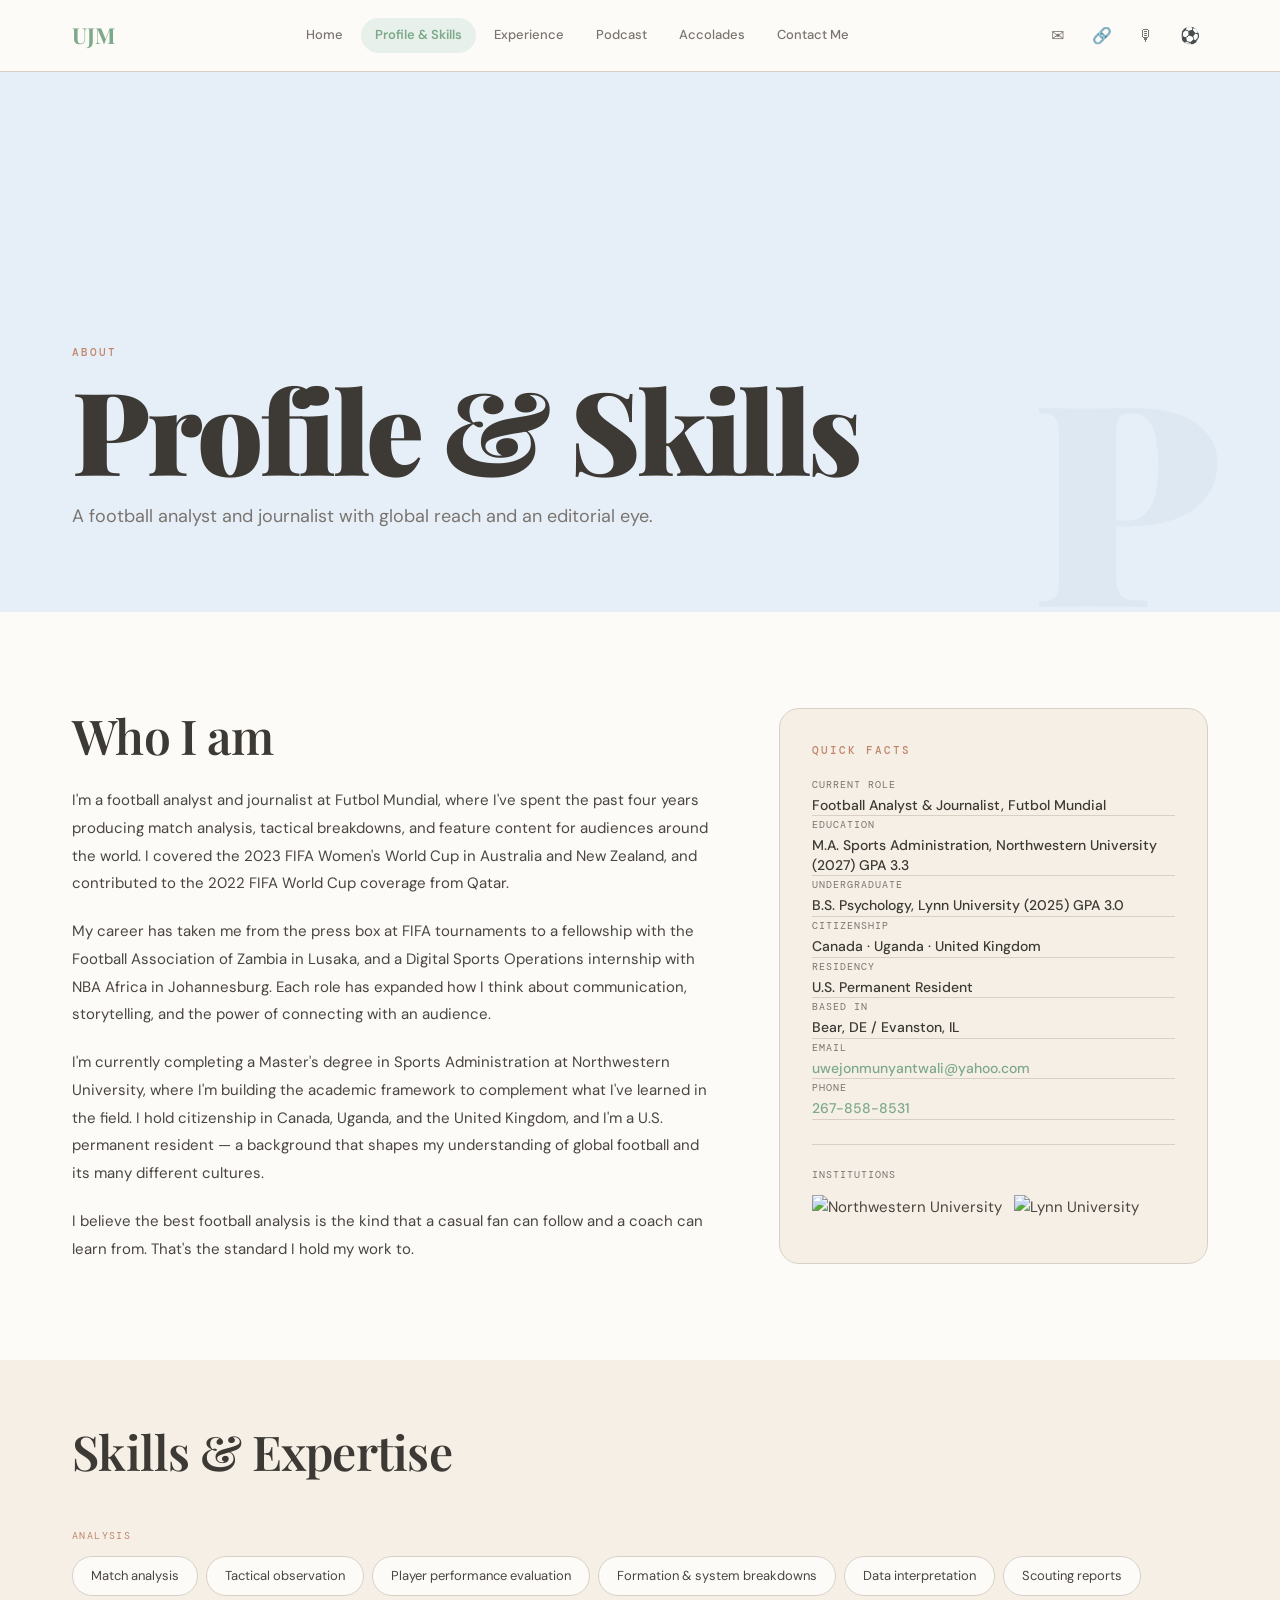
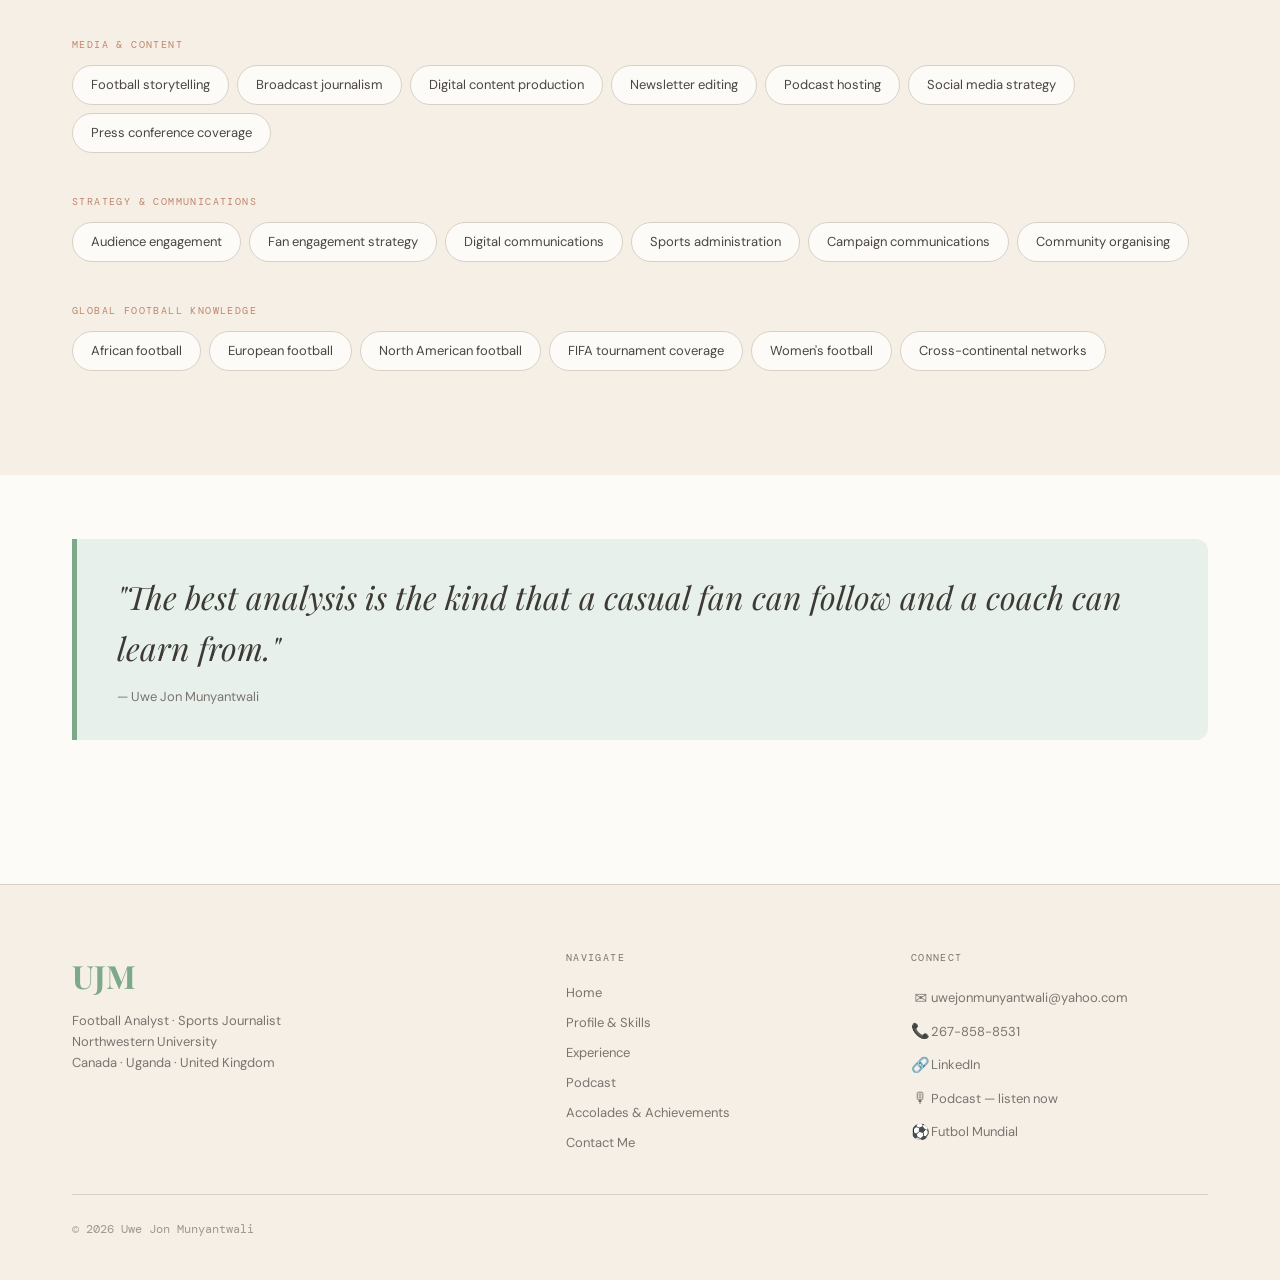
==== commit 8abd3618: "Fix image headshot to fit in full" ====
--- a/pages/profile.html
+++ b/pages/profile.html
@@ -140,11 +140,11 @@
               </div>
               <div class="fact-row">
                 <span class="fact-label">Education</span>
-                <span class="fact-value">M.A. Sports Administration, Northwestern University (2027)</span>
+                <span class="fact-value">M.A. Sports Administration, Northwestern University (2027) GPA 3.3</span>
               </div>
               <div class="fact-row">
                 <span class="fact-label">Undergraduate</span>
-                <span class="fact-value">B.S. Psychology, Lynn University (2025) — GPA 3.0</span>
+                <span class="fact-value">B.S. Psychology, Lynn University (2025) GPA 3.0</span>
               </div>
               <div class="fact-row">
                 <span class="fact-label">Citizenship</span>
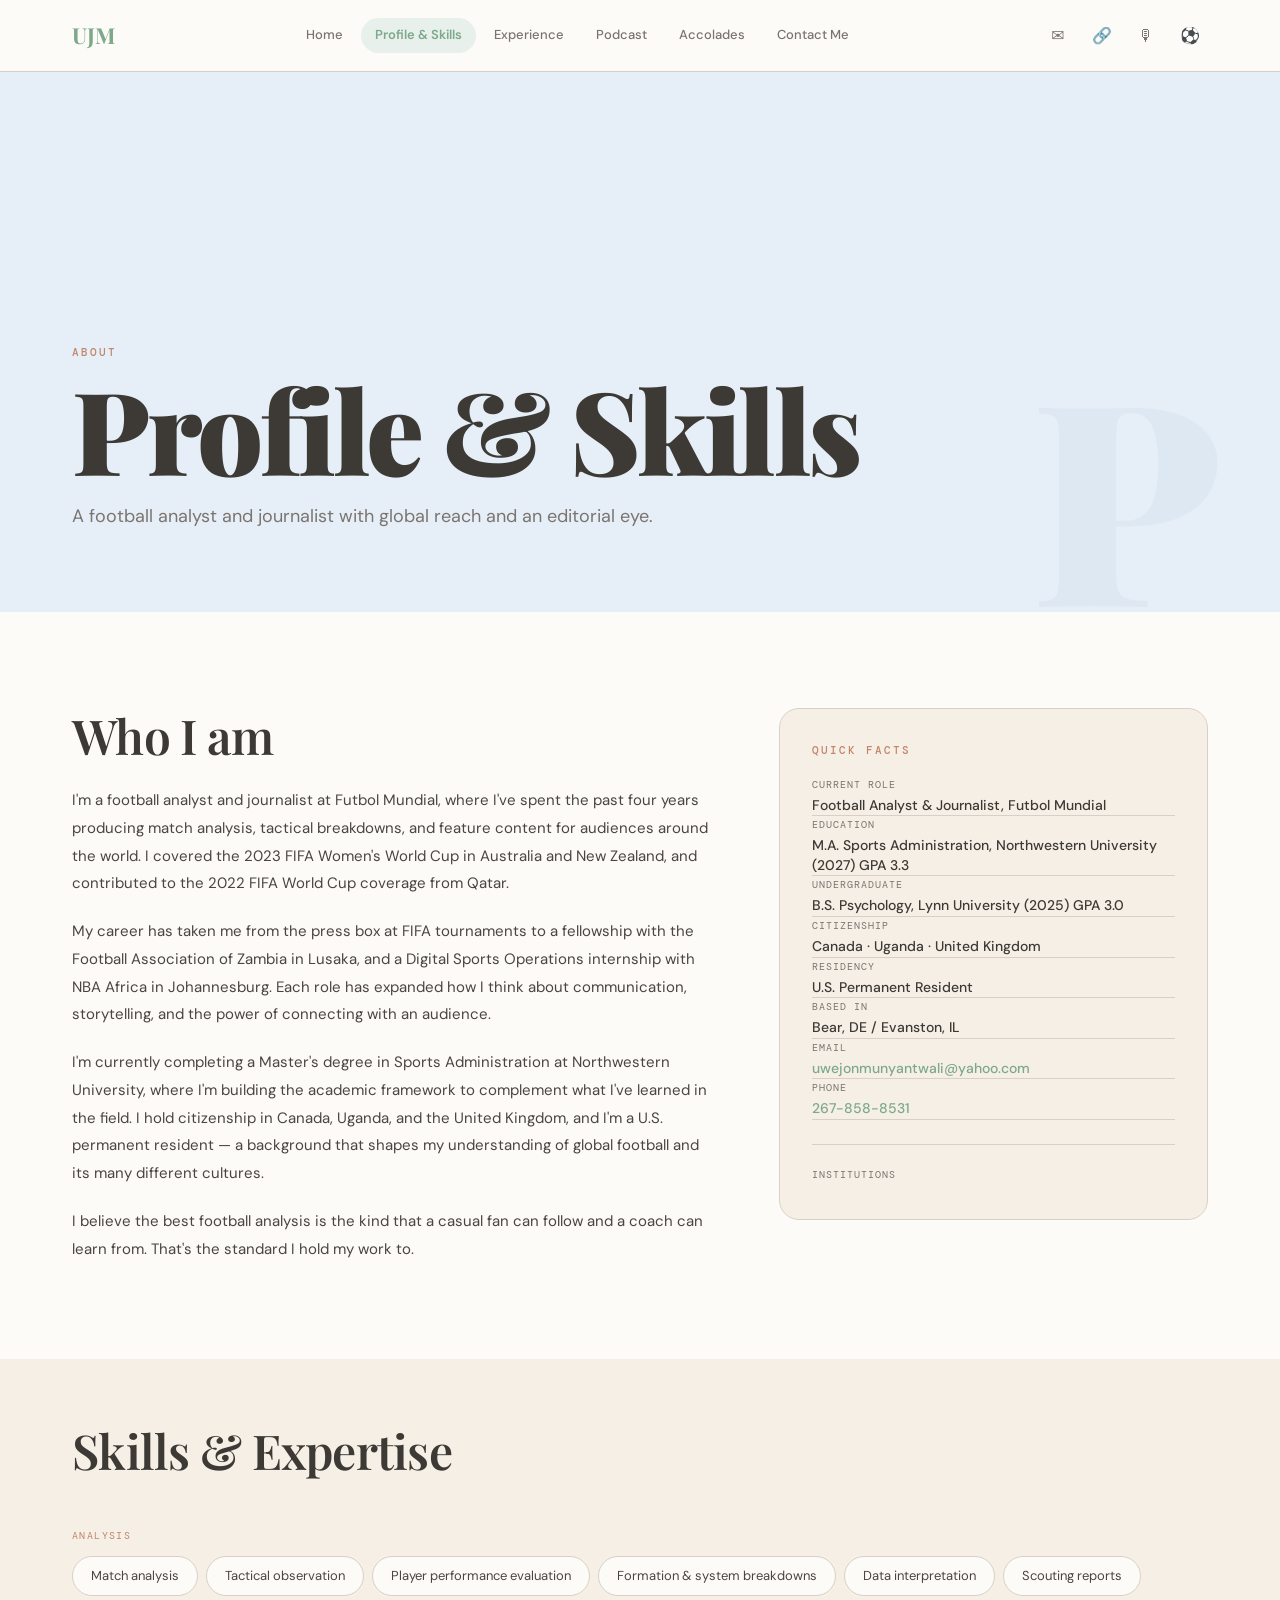
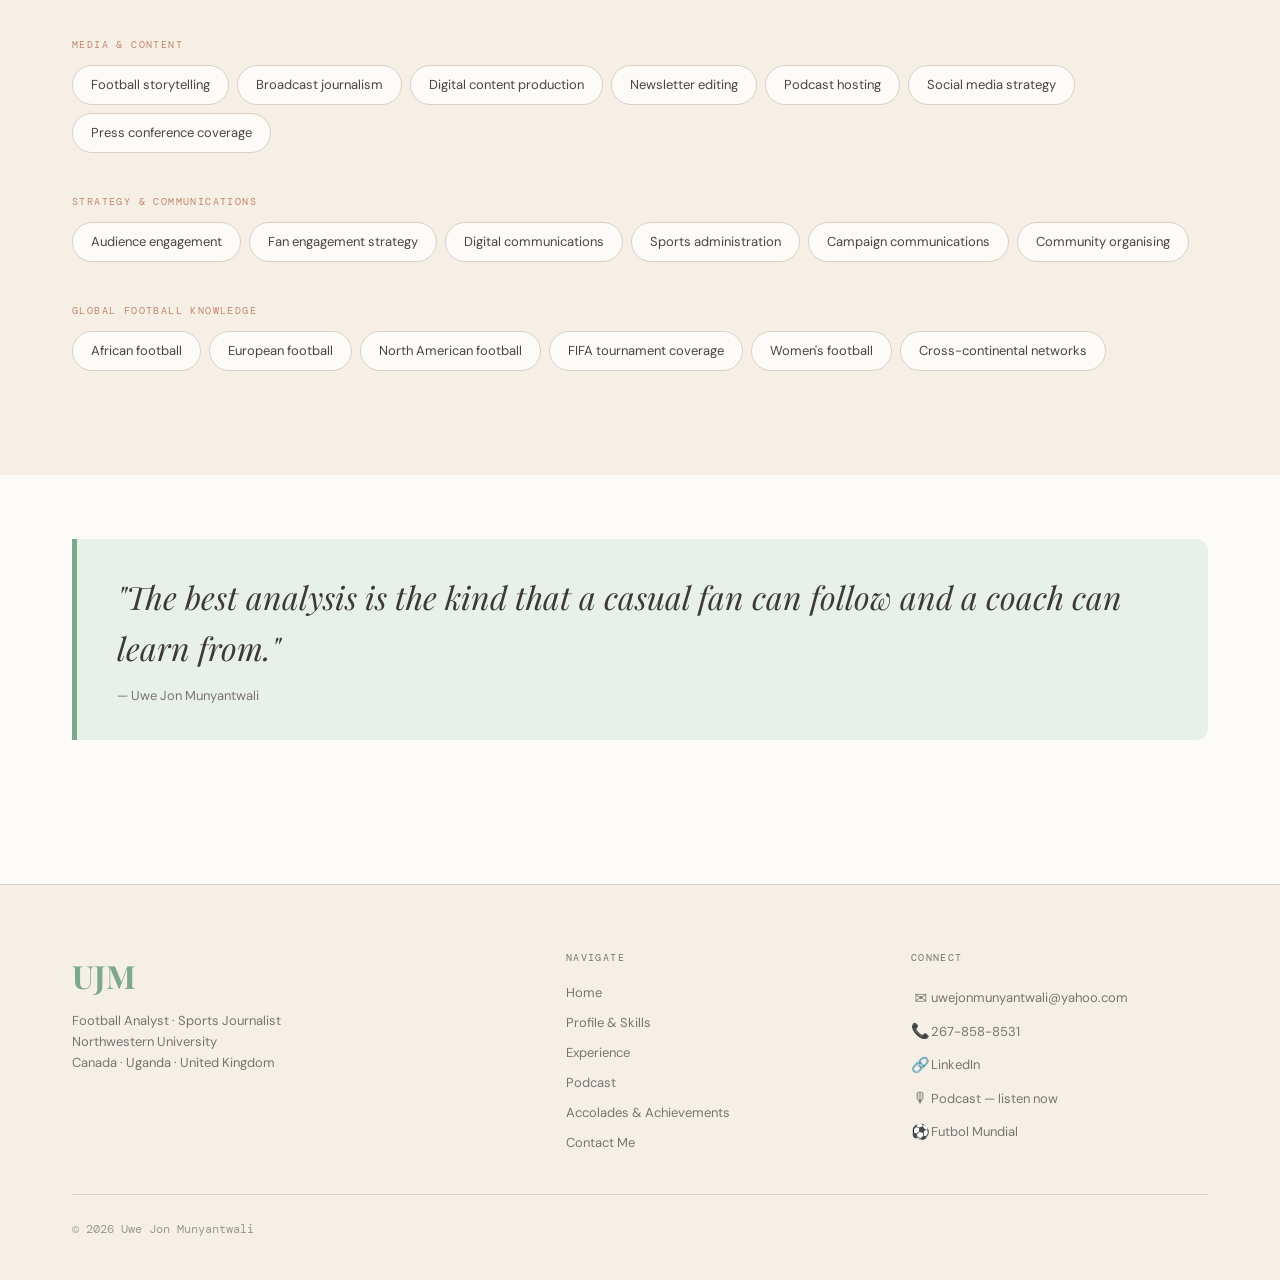
==== commit e0444451: "removed photos of university" ====
--- a/pages/profile.html
+++ b/pages/profile.html
@@ -174,19 +174,6 @@
               <!-- School logos row -->
               <div style="margin-top: var(--sp-24); padding-top: var(--sp-16); border-top: 1px solid var(--clr-line);">
                 <span class="fact-label" style="margin-bottom: var(--sp-12);">Institutions</span>
-                <div class="flex gap-12 flex-wrap" style="margin-top: var(--sp-8);">
-                <!-- University logos sourced from each institution's official media. -->
-                  <img src="https://upload.wikimedia.org/wikipedia/commons/thumb/1/1f/Northwestern_Wildcats_Logo.svg/200px-Northwestern_Wildcats_Logo.svg.png"
-                       alt="Northwestern University"
-                       title="Northwestern University"
-                       style="height:36px; width:auto; object-fit:contain;"
-                       loading="lazy">
-                  <img src="https://upload.wikimedia.org/wikipedia/en/thumb/8/8c/Lynn_University_seal.svg/200px-Lynn_University_seal.svg.png"
-                       alt="Lynn University"
-                       title="Lynn University"
-                       style="height:36px; width:auto; object-fit:contain;"
-                       loading="lazy">
-                  </div>
               </div>
 
             </div><!-- profile-facts -->
